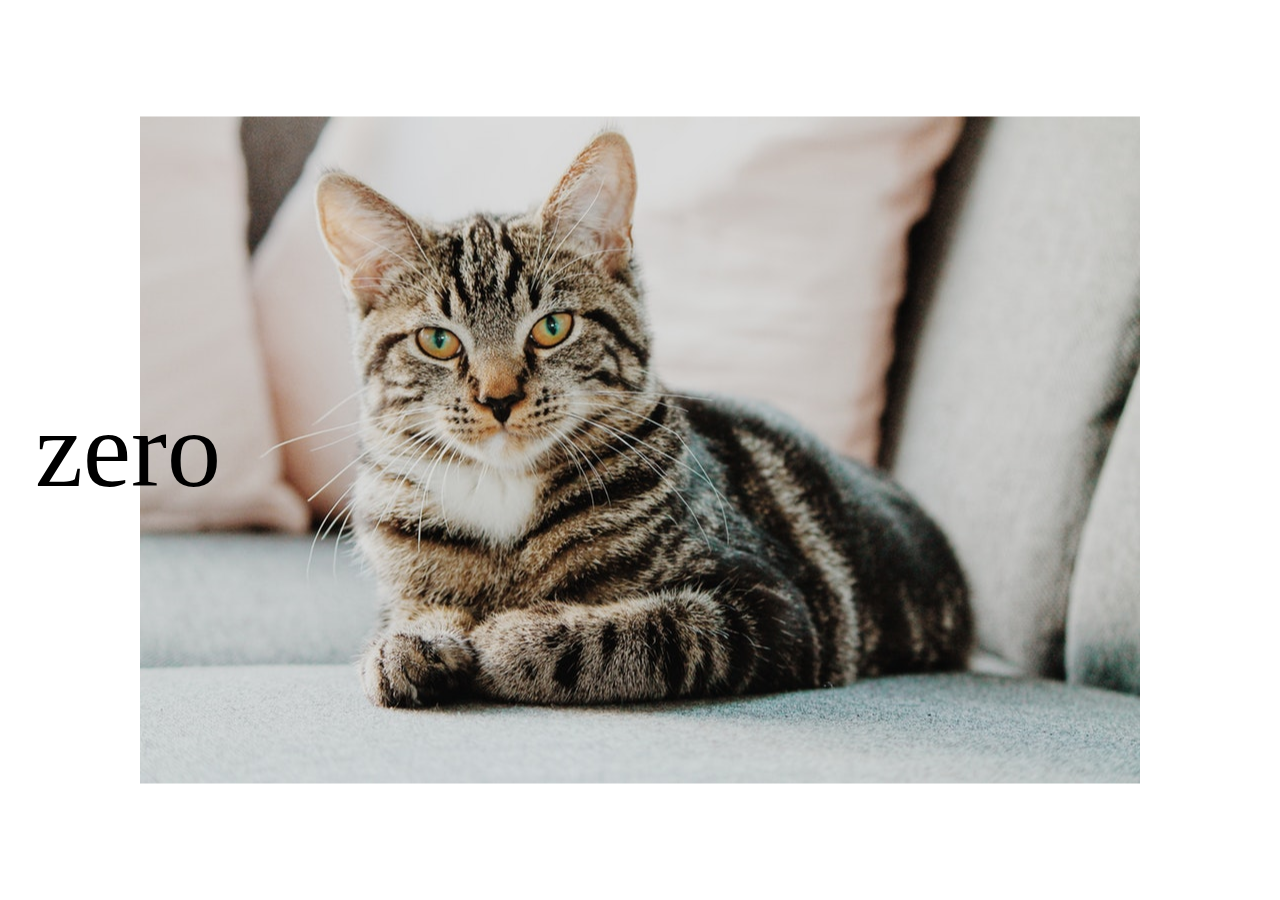
==== index.html @ ce31a09f "currentstatus - implemented single image catclickerapp // nexttask create double image catclickerapp" ====
<html>
  <head>
    <link rel="stylesheet" href="styles\style.css" />
  </head>
  <body>
    <!-- srr-to-do-later: position the image and other elements properly -->
    <img id="cat-image" src="images\cat-image-1.jpg" alt="image not loaded" />
    <div id="show-click-value">zero</div>
    <script>
      let clickVar = 0;
      const imageVar = document.getElementById("cat-image");
      const textVar = document.getElementById("show-click-value");

      imageVar.addEventListener("click", incrementClickVar);

      function incrementClickVar() {
        console.log(clickVar);
        clickVar++;
        textVar.innerHTML = clickVar;
      }
    </script>
  </body>
</html>
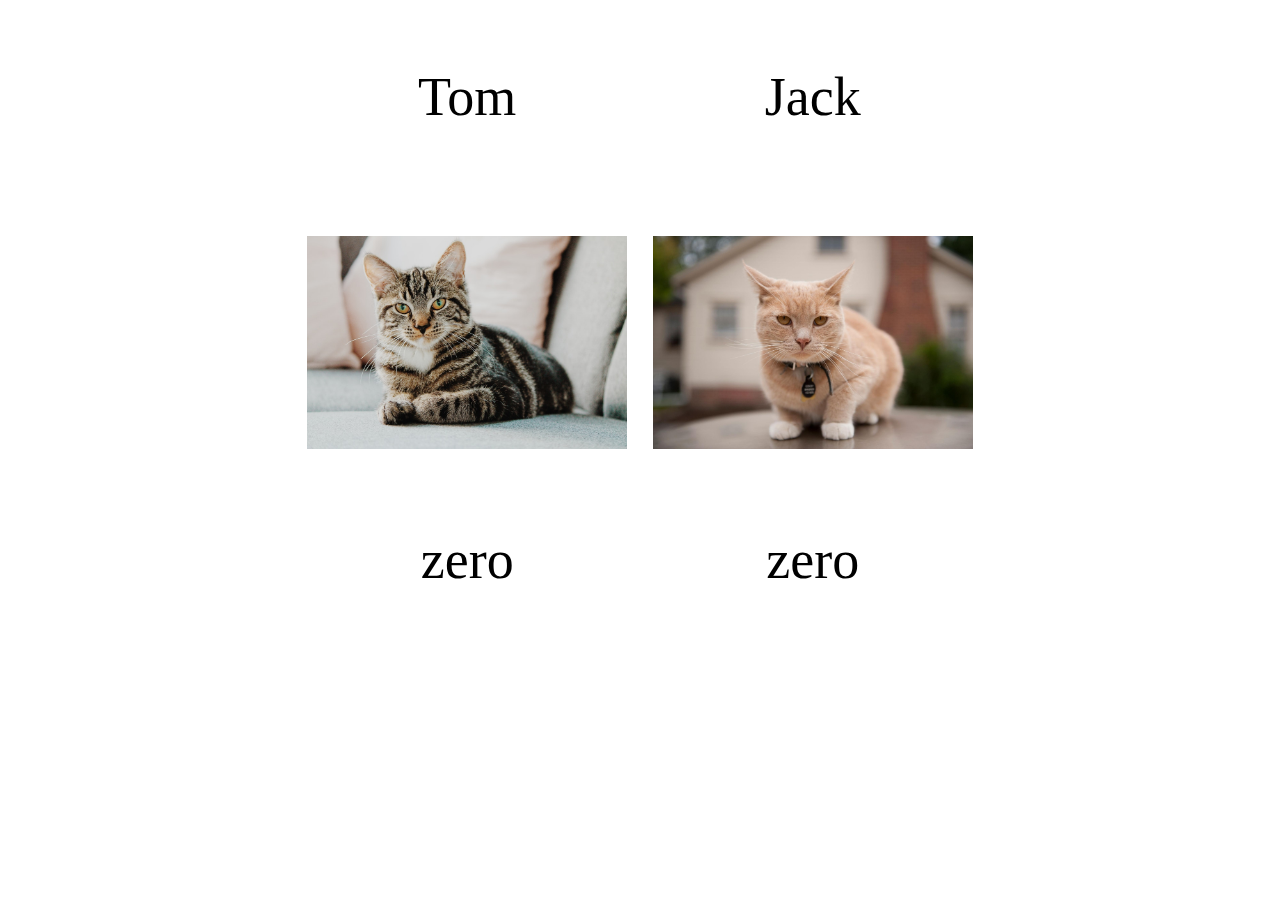
==== commit fa8c7519: "current status - implemented double image catclickerapp // nexttask - create five image catclickerap" ====
--- a/index.html
+++ b/index.html
@@ -3,21 +3,69 @@
     <link rel="stylesheet" href="styles\style.css" />
   </head>
   <body>
+
     <!-- srr-to-do-later: position the image and other elements properly -->
-    <img id="cat-image" src="images\cat-image-1.jpg" alt="image not loaded" />
-    <div id="show-click-value">zero</div>
+
+    <div class="outer-box">
+    
+      <div class="item1"></div>
+      <div id="cat-name-1" class="item2">cat-name-1</div>
+      <div id="cat-name-2" class="item3">cat-name-2</div>
+      <div class="item4"></div>
+
+      <div class="item5"></div>
+      <img
+        id="cat-image-1"
+        src="images\cat-image-1.jpg"
+        alt="image not loaded"
+      />
+      <img
+        id="cat-image-2"
+        src="images\cat-image-2.jpg"
+        alt="image not loaded"
+      />
+      <div class="item8"></div>
+
+      <div class="item9"></div>
+      <div id="show-click-value1" class="item10">zero</div>
+      <div id="show-click-value2" class="item11">zero</div>
+      <div class="item12"></div>
+
+      <div class="bottomrow"></div>
+      <div class="bottomrow"></div>
+      <div class="bottomrow"></div>
+      <div class="bottomrow"></div>
+
+      </div>
+
     <script>
-      let clickVar = 0;
-      const imageVar = document.getElementById("cat-image");
-      const textVar = document.getElementById("show-click-value");
 
-      imageVar.addEventListener("click", incrementClickVar);
+      let clickVar1 = 0;
+      let clickVar2 = 0;
+      let cat1NameVar = "Tom";
+      let cat2NameVar = "Jack";
 
-      function incrementClickVar() {
-        console.log(clickVar);
-        clickVar++;
-        textVar.innerHTML = clickVar;
+      document.getElementById("cat-name-1").innerHTML = cat1NameVar;
+      document.getElementById("cat-name-2").innerHTML = cat2NameVar;
+      const imageVar1 = document.getElementById("cat-image-1");
+      const imageVar2 = document.getElementById("cat-image-2");
+      const textVar1 = document.getElementById("show-click-value1");
+      const textVar2 = document.getElementById("show-click-value2");
+
+      imageVar1.addEventListener("click", incrementClickVar1);
+      imageVar2.addEventListener("click", incrementClickVar2);
+
+      function incrementClickVar1() {
+        console.log(clickVar1);
+        clickVar1++;
+        textVar1.innerHTML = clickVar1;
       }
+      function incrementClickVar2() {
+        console.log(clickVar2);
+        clickVar2++;
+        textVar2.innerHTML = clickVar2;
+      }
+
     </script>
   </body>
 </html>
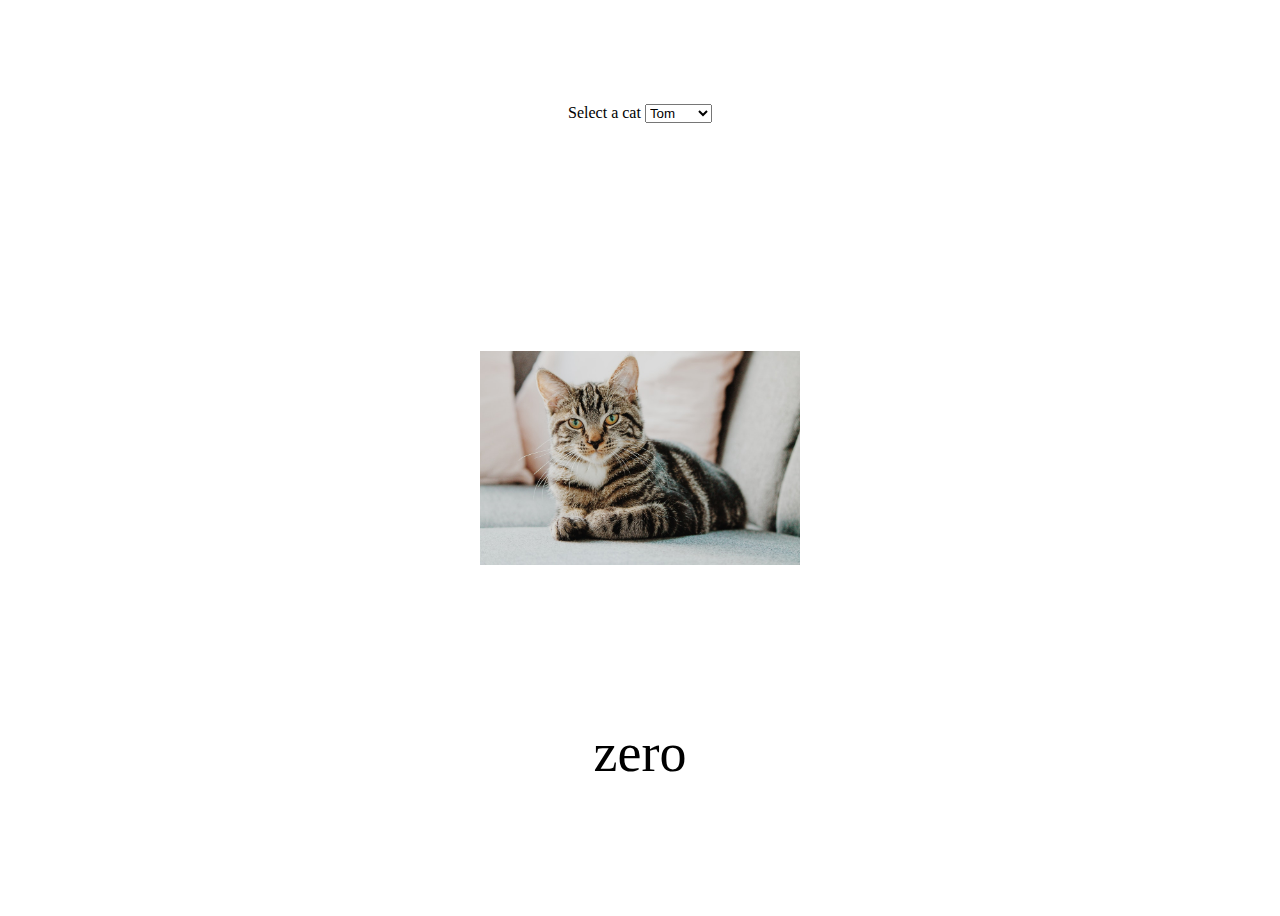
==== commit 659190d3: "currentStatus - implemented 5 image catClickerApp // nextTask - NeedtoSee , for now just taking bakc" ====
--- a/index.html
+++ b/index.html
@@ -1,71 +1,59 @@
 <html>
-  <head>
-    <link rel="stylesheet" href="styles\style.css" />
-  </head>
-  <body>
+   <head>
+      <link rel="stylesheet" href="styles\style.css" />
+   </head>
+   <body>
+      <div class="outer-box">
+         <div class="item1"></div>
+         <div class="item2">
+            <label class="paylabel" for="select-cat">Select a cat</label>
+            <select id="select-cat" name="cats" onchange="validate()">
+               <option value="Tom">Tom</option>
+               <option value="Jack">Jack</option>
+               <option value="Zoe">Zoe</option>
+               <option value="Simba">Simba</option>
+               <option value="George">George</option>
+            </select>
+            <br/>
+         </div>
+         <div class="item3"></div>
+         <div class="item4"></div>
+         <img id="cat-image" src="images\tom.jpg" alt="image not loaded" />
+         <div class="item6"></div>
+         <div class="item7"></div>
+         <div id="show-click-value">zero</div>
+         <div class="item9"></div>
+      </div>
+      <!-- srr-to-do-later: position the image and other elements properly -->
+      <script>
+         const imageBasePath = "./images/";
+         const imageNameArrary = ["tom.jpg", "jack.jpeg", "zoe.jpeg" , "simba.jpg", "george.jpeg"];
+         let catScore = [0,0,0,0,0];  // this keeps the score of each cat. index of array determines the cat
+         let htmlUpdate;
+         let ddl;
+         const imageVar = document.getElementById("cat-image");
+         const textVar = document.getElementById("show-click-value");
+                  
+         imageVar.addEventListener("click", incrementClickVar);
+         
+         function incrementClickVar()
+            {
+            ddl = document.getElementById("select-cat");     
+            catScore[ddl.selectedIndex]++ ;
+            htmlUpdate = (catScore[ddl.selectedIndex] == 0) ? "zero" : catScore[ddl.selectedIndex];
+            textVar.innerHTML = htmlUpdate;
 
-    <!-- srr-to-do-later: position the image and other elements properly -->
+            }
+         function validate()
+            {
 
-    <div class="outer-box">
-    
-      <div class="item1"></div>
-      <div id="cat-name-1" class="item2">cat-name-1</div>
-      <div id="cat-name-2" class="item3">cat-name-2</div>
-      <div class="item4"></div>
-
-      <div class="item5"></div>
-      <img
-        id="cat-image-1"
-        src="images\cat-image-1.jpg"
-        alt="image not loaded"
-      />
-      <img
-        id="cat-image-2"
-        src="images\cat-image-2.jpg"
-        alt="image not loaded"
-      />
-      <div class="item8"></div>
-
-      <div class="item9"></div>
-      <div id="show-click-value1" class="item10">zero</div>
-      <div id="show-click-value2" class="item11">zero</div>
-      <div class="item12"></div>
-
-      <div class="bottomrow"></div>
-      <div class="bottomrow"></div>
-      <div class="bottomrow"></div>
-      <div class="bottomrow"></div>
-
-      </div>
-
-    <script>
-
-      let clickVar1 = 0;
-      let clickVar2 = 0;
-      let cat1NameVar = "Tom";
-      let cat2NameVar = "Jack";
-
-      document.getElementById("cat-name-1").innerHTML = cat1NameVar;
-      document.getElementById("cat-name-2").innerHTML = cat2NameVar;
-      const imageVar1 = document.getElementById("cat-image-1");
-      const imageVar2 = document.getElementById("cat-image-2");
-      const textVar1 = document.getElementById("show-click-value1");
-      const textVar2 = document.getElementById("show-click-value2");
-
-      imageVar1.addEventListener("click", incrementClickVar1);
-      imageVar2.addEventListener("click", incrementClickVar2);
-
-      function incrementClickVar1() {
-        console.log(clickVar1);
-        clickVar1++;
-        textVar1.innerHTML = clickVar1;
-      }
-      function incrementClickVar2() {
-        console.log(clickVar2);
-        clickVar2++;
-        textVar2.innerHTML = clickVar2;
-      }
-
-    </script>
-  </body>
-</html>
+            htmlUpdate = (catScore[ddl.selectedIndex] == 0) ? "zero" : catScore[ddl.selectedIndex];
+            textVar.innerHTML = htmlUpdate;  
+            //  ddl = document.getElementById("select-cat");
+             let selectedValue = ddl.options[ddl.selectedIndex].value;
+             imageVar.src = imageBasePath + imageNameArrary[ddl.selectedIndex];
+            }      
+         
+      </script>
+   </body>
+</html>